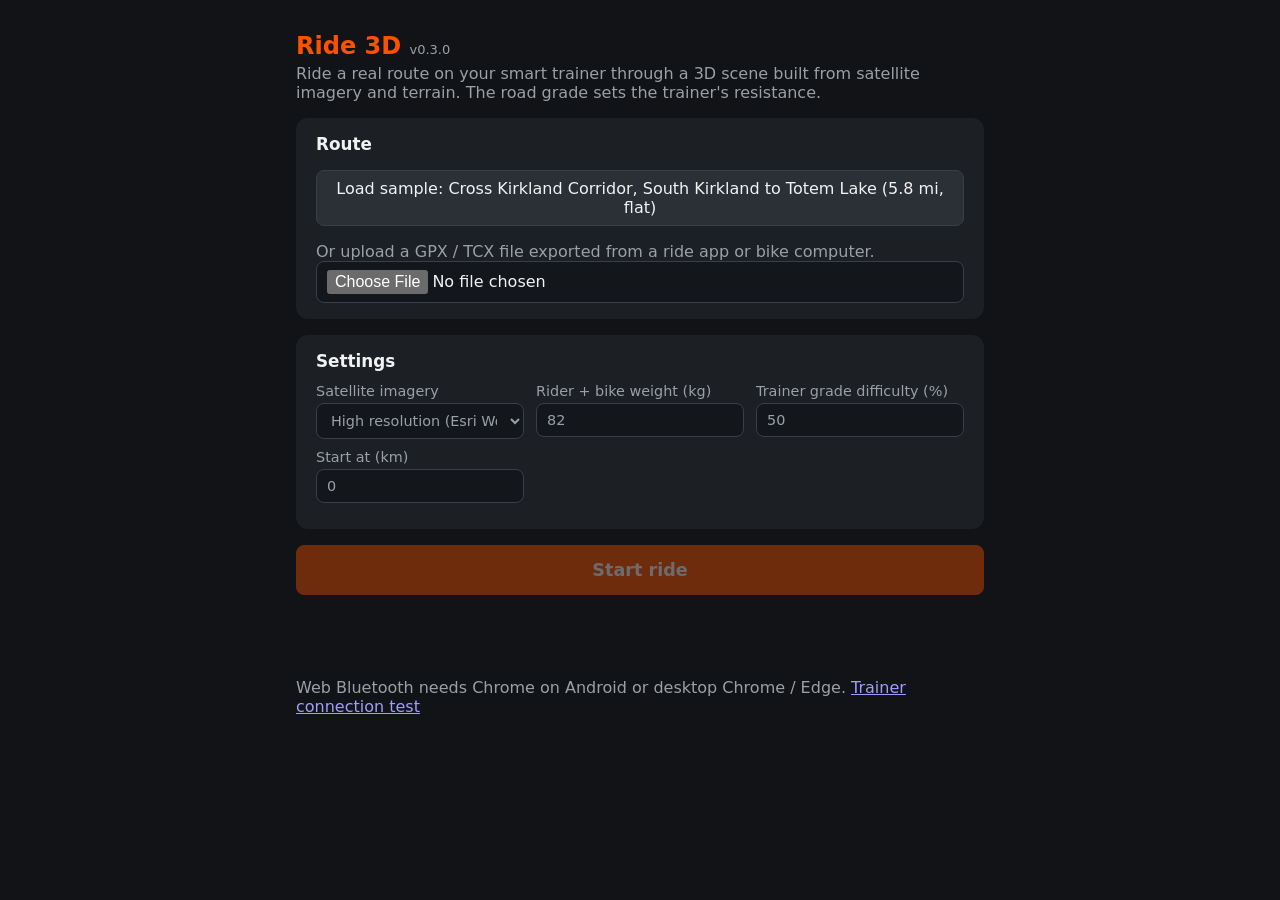
==== ride/index.html @ e75b5f8b "Ride 3D: full screen button, auto landscape full screen on phones (v0.3.0) Start ride enters full sc" ====
<!doctype html>
<html lang="en">
  <head>
    <meta charset="utf-8" />
    <meta name="viewport" content="width=device-width, initial-scale=1" />
    <title>Ride 3D</title>
    <link rel="stylesheet" href="style.css" />
  </head>
  <body>
    <section id="setup" class="screen">
      <header>
        <h1>Ride 3D <small id="ver"></small></h1>
        <p>Ride a real route on your smart trainer through a 3D scene built from satellite imagery and terrain. The road grade sets the trainer's resistance.</p>
      </header>

      <div class="card">
        <h2>Route</h2>
        <p><button type="button" id="load-sample">Load sample: Cross Kirkland Corridor, South Kirkland to Totem Lake (5.8 mi, flat)</button></p>
        <p class="hint">Or upload a GPX / TCX file exported from a ride app or bike computer.</p>
        <input type="file" id="file-input" accept=".gpx,.tcx,application/gpx+xml" />
      </div>

      <div class="card" id="route-card" hidden>
        <h2 id="route-name"></h2>
        <p id="route-stats"></p>
        <div class="row">
          <button id="export-csv">Export points CSV</button>
          <button id="export-json">Export points JSON</button>
        </div>
      </div>

      <div class="card">
        <h2>Settings</h2>
        <div class="grid">
          <label>Satellite imagery<select id="imagery"></select></label>
          <label>Rider + bike weight (kg)<input id="mass" type="number" min="30" max="200" step="1" /></label>
          <label>Trainer grade difficulty (%)<input id="difficulty" type="number" min="0" max="100" step="5" /></label>
          <label>Start at (km)<input id="start-km" type="number" min="0" step="0.1" value="0" /></label>
        </div>
      </div>

      <button id="start" class="primary" disabled>Start ride</button>
      <p id="setup-error" class="error"></p>
      <p class="hint">Web Bluetooth needs Chrome on Android or desktop Chrome / Edge. <a href="../">Trainer connection test</a></p>
    </section>

    <section id="ride" class="screen" hidden>
      <div id="pano"></div>
      <div id="banner" hidden></div>
      <div id="attribution"></div>

      <div id="hud">
        <div><span id="hud-speed">0.0</span><small>km/h</small></div>
        <div><span id="hud-power">--</span><small>W</small></div>
        <div><span id="hud-cadence">--</span><small>rpm</small></div>
        <div><span id="hud-hr">--</span><small>bpm</small></div>
        <div><span id="hud-grade">0.0</span><small>%</small></div>
        <div><span id="hud-distance">0.00</span><small id="hud-total">/ 0 km</small></div>
        <div><span id="hud-time">0:00:00</span><small>time</small></div>
      </div>

      <canvas id="profile"></canvas>
      <div id="minimap"></div>

      <div id="resist" title="Trainer resistance. Auto follows the road grade.">
        <button id="fullscreen" aria-label="Full screen" title="Full screen, landscape">
          <svg viewBox="0 0 24 24" width="20" height="20" fill="none" stroke="currentColor" stroke-width="2.2" stroke-linecap="round" stroke-linejoin="round"><path id="fs-icon" d="M4 9V4h5M15 4h5v5M20 15v5h-5M9 20H4v-5"/></svg>
        </button>
        <button id="res-up" aria-label="Resistance up 1%">+</button>
        <b id="res-val">Auto</b>
        <input id="res" type="range" min="0" max="100" step="1" value="20" aria-label="Resistance" />
        <button id="res-down" aria-label="Resistance down 1%">&minus;</button>
        <button id="res-auto" class="on">Auto</button>
      </div>

      <div id="controls">
        <select id="mode">
          <option value="power">Power based (recommended)</option>
          <option value="trainer-speed">Trainer speed</option>
          <option value="replay">Replay recorded pace</option>
          <option value="manual">Manual speed</option>
        </select>
        <label id="replay-speed-wrap">Speed ×<input id="replay-speed" type="number" min="0.25" max="20" step="0.25" value="1" /></label>
        <label id="manual-speed-wrap">km/h<input id="manual-speed" type="number" min="0" max="80" step="1" value="25" /></label>
        <button id="connect-trainer">Connect trainer</button>
        <button id="connect-hr">Connect heart rate</button>
        <button id="pause">Pause</button>
        <button id="export-tcx">Export TCX</button>
        <button id="exit">Exit</button>
      </div>
    </section>

    <script type="importmap">
      { "imports": { "three": "./vendor/three/three.module.min.js" } }
    </script>
    <script type="module" src="js/app.js"></script>
  </body>
</html>
---- ride/style.css ----
:root {
  --accent: #fc5200;
  --bg: #111316;
  --card: #1c1f24;
  --text: #f2f2f2;
  --muted: #9aa0a6;
  --overlay: rgba(10, 12, 15, 0.72);
  color-scheme: dark;
  font-family: system-ui, -apple-system, 'PingFang SC', 'Microsoft YaHei', sans-serif;
}

* {
  box-sizing: border-box;
}

body {
  margin: 0;
  background: var(--bg);
  color: var(--text);
}

[hidden] {
  display: none !important;
}

button,
.btn,
select,
input {
  font: inherit;
  color: inherit;
}

button,
.btn {
  background: #2b2f36;
  border: 1px solid #3a3f47;
  border-radius: 8px;
  padding: 8px 14px;
  cursor: pointer;
  text-decoration: none;
  display: inline-block;
}

button:hover,
.btn:hover {
  border-color: var(--accent);
}

button:disabled {
  opacity: 0.4;
  cursor: not-allowed;
}

button.primary,
.btn {
  background: var(--accent);
  border-color: var(--accent);
  font-weight: 600;
}

button.link {
  background: none;
  border: none;
  padding: 0;
  color: var(--accent);
}

input,
select {
  background: #13161a;
  border: 1px solid #3a3f47;
  border-radius: 8px;
  padding: 8px 10px;
  width: 100%;
}

/* ---------- setup ---------- */

#setup {
  max-width: 720px;
  margin: 0 auto;
  padding: 32px 16px 64px;
  display: flex;
  flex-direction: column;
  gap: 16px;
}

#setup h1 {
  margin: 0 0 4px;
  color: var(--accent);
}

#setup h1 small {
  font-size: 13px;
  font-weight: 400;
  color: var(--muted);
}

#setup header p,
.hint {
  color: var(--muted);
  margin: 0;
}

.card {
  background: var(--card);
  border-radius: 12px;
  padding: 16px 20px;
}

.card h2 {
  margin: 0 0 12px;
  font-size: 1.05rem;
}

.card select {
  margin-top: 0;
}

.card label {
  display: flex;
  flex-direction: column;
  gap: 4px;
  color: var(--muted);
  font-size: 0.9rem;
  margin-bottom: 10px;
}

.row {
  display: flex;
  gap: 8px;
  flex-wrap: wrap;
}

.row input {
  flex: 1;
  min-width: 200px;
}

.grid {
  display: grid;
  grid-template-columns: repeat(auto-fit, minmax(180px, 1fr));
  gap: 0 12px;
}

.error {
  color: #ff6b6b;
  min-height: 1.2em;
}

#start {
  padding: 14px;
  font-size: 1.1rem;
}

/* ---------- ride ---------- */

#ride {
  position: fixed;
  inset: 0;
  overflow: hidden;
}

#pano {
  position: absolute;
  inset: 0;
}

#banner {
  position: absolute;
  top: 16px;
  left: 50%;
  transform: translateX(-50%);
  background: var(--overlay);
  padding: 8px 16px;
  border-radius: 8px;
}

#attribution {
  position: absolute;
  top: 4px;
  right: 8px;
  max-width: 50%;
  font-size: 11px;
  color: rgba(255, 255, 255, 0.85);
  text-shadow: 0 0 3px #000;
  text-align: right;
}

#hud {
  position: absolute;
  top: 16px;
  left: 16px;
  display: flex;
  flex-wrap: wrap;
  gap: 8px;
  max-width: calc(100% - 32px);
}

#hud > div {
  background: var(--overlay);
  border-radius: 10px;
  padding: 6px 12px;
  min-width: 84px;
}

#hud span {
  font-size: 1.8rem;
  font-weight: 700;
  font-variant-numeric: tabular-nums;
}

#hud small {
  margin-left: 4px;
  color: var(--muted);
}

#profile {
  position: absolute;
  left: 16px;
  bottom: calc(var(--controls-h, 40px) + 32px);
  height: 64px;
  width: calc(100% - 312px);
  background: var(--overlay);
  border-radius: 10px;
}

#minimap {
  position: absolute;
  right: 16px;
  bottom: calc(var(--controls-h, 40px) + 32px);
  width: 264px;
  height: 200px;
  border-radius: 10px;
  overflow: hidden;
  border: 2px solid rgba(255, 255, 255, 0.4);
}

#controls {
  position: absolute;
  left: 16px;
  right: 16px;
  bottom: 16px;
  display: flex;
  gap: 8px;
  flex-wrap: wrap;
  align-items: center;
}

#controls select {
  width: auto;
}

#controls label {
  display: flex;
  align-items: center;
  gap: 6px;
  background: var(--overlay);
  border-radius: 8px;
  padding: 2px 8px;
}

#controls label input {
  width: 72px;
  padding: 6px;
}

#resist {
  position: absolute;
  right: 16px;
  top: calc(var(--hud-h, 60px) + 28px);
  bottom: calc(var(--controls-h, 40px) + var(--minimap-h, 200px) + 44px);
  width: 56px;
  display: flex;
  flex-direction: column;
  align-items: center;
  gap: 6px;
  padding: 6px 0;
  background: var(--overlay);
  border-radius: 10px;
}

#resist button {
  width: 44px;
  padding: 6px 0;
  font-size: 1.1rem;
}

#resist #fullscreen {
  display: grid;
  place-items: center;
  padding: 6px 0 4px;
  margin-bottom: 4px;
}

#resist #res-auto {
  font-size: 0.75rem;
}

#resist #res-auto.on {
  border-color: var(--accent);
  color: var(--accent);
}

#res-val {
  font-size: 0.85rem;
  font-variant-numeric: tabular-nums;
}

/* Vertical slider: low resistance at the bottom. */
#res {
  writing-mode: vertical-lr;
  direction: rtl;
  flex: 1 1 auto;
  min-height: 40px;
  width: 32px;
  margin: 0;
  padding: 0;
  accent-color: var(--accent);
}

#resist :disabled {
  opacity: 0.4;
}

#controls button.connected {
  border-color: #2ecc71;
  color: #2ecc71;
}

@media (max-width: 720px) {
  #hud {
    top: 8px;
    left: 8px;
    max-width: calc(100% - 16px);
    display: grid;
    grid-template-columns: repeat(4, 1fr);
    gap: 4px;
  }
  #hud > div {
    min-width: 0;
    padding: 4px 6px;
    white-space: nowrap;
  }
  #hud span {
    font-size: 1.15rem;
  }
  #hud small {
    font-size: 0.7rem;
    margin-left: 2px;
  }
  #hud > div:last-child small {
    display: none; /* "time" is clear from the h:mm:ss format */
  }
  #hud > div:nth-child(6) {
    grid-column: span 2;
  }
  #attribution {
    top: auto;
    bottom: 2px;
    left: 8px;
    right: 8px;
    max-width: none;
    font-size: 9px;
    text-align: left;
  }
  #controls {
    left: 8px;
    right: 8px;
    bottom: 26px;
    gap: 6px;
  }
  #controls select {
    flex: 1 1 100%;
  }
  #controls button {
    padding: 8px 10px;
  }
  #minimap {
    right: 8px;
    bottom: calc(var(--controls-h, 40px) + 34px);
    width: 120px;
    height: 96px;
  }
  #profile {
    left: 8px;
    bottom: calc(var(--controls-h, 40px) + 34px);
    height: 48px;
    width: calc(100% - 144px);
  }
  #resist {
    right: 8px;
    width: 52px;
    top: calc(var(--hud-h, 60px) + 16px);
    bottom: calc(var(--controls-h, 40px) + var(--minimap-h, 96px) + 42px);
  }
}

/* Phone in landscape: one HUD row, one scrolling row of controls, bar on the right edge. */
@media (orientation: landscape) and (max-height: 520px) {
  #hud {
    top: 6px;
    left: 8px;
    max-width: calc(100% - 80px);
    display: flex;
    flex-wrap: nowrap;
    gap: 4px;
  }
  #hud > div {
    min-width: 0;
    padding: 2px 8px;
    white-space: nowrap;
  }
  #hud span {
    font-size: 1.1rem;
  }
  #hud small {
    font-size: 0.7rem;
    margin-left: 2px;
  }
  #hud > div:last-child small {
    display: none;
  }
  #attribution {
    top: auto;
    bottom: 2px;
    left: 8px;
    right: 80px;
    max-width: none;
    font-size: 9px;
    text-align: left;
  }
  #controls {
    left: 8px;
    right: 80px;
    bottom: 18px;
    flex-wrap: nowrap;
    overflow-x: auto;
    gap: 6px;
  }
  #controls > * {
    flex: 0 0 auto;
  }
  #controls button,
  #controls select {
    padding: 6px 10px;
  }
  #controls select {
    max-width: 150px;
  }
  #profile {
    left: 8px;
    bottom: calc(var(--controls-h, 36px) + 24px);
    height: 40px;
    width: calc(100% - 224px);
  }
  #minimap {
    right: 80px;
    bottom: calc(var(--controls-h, 36px) + 24px);
    width: 128px;
    height: 80px;
  }
  #resist {
    right: 8px;
    width: 60px;
    top: 6px;
    bottom: 18px;
  }
}
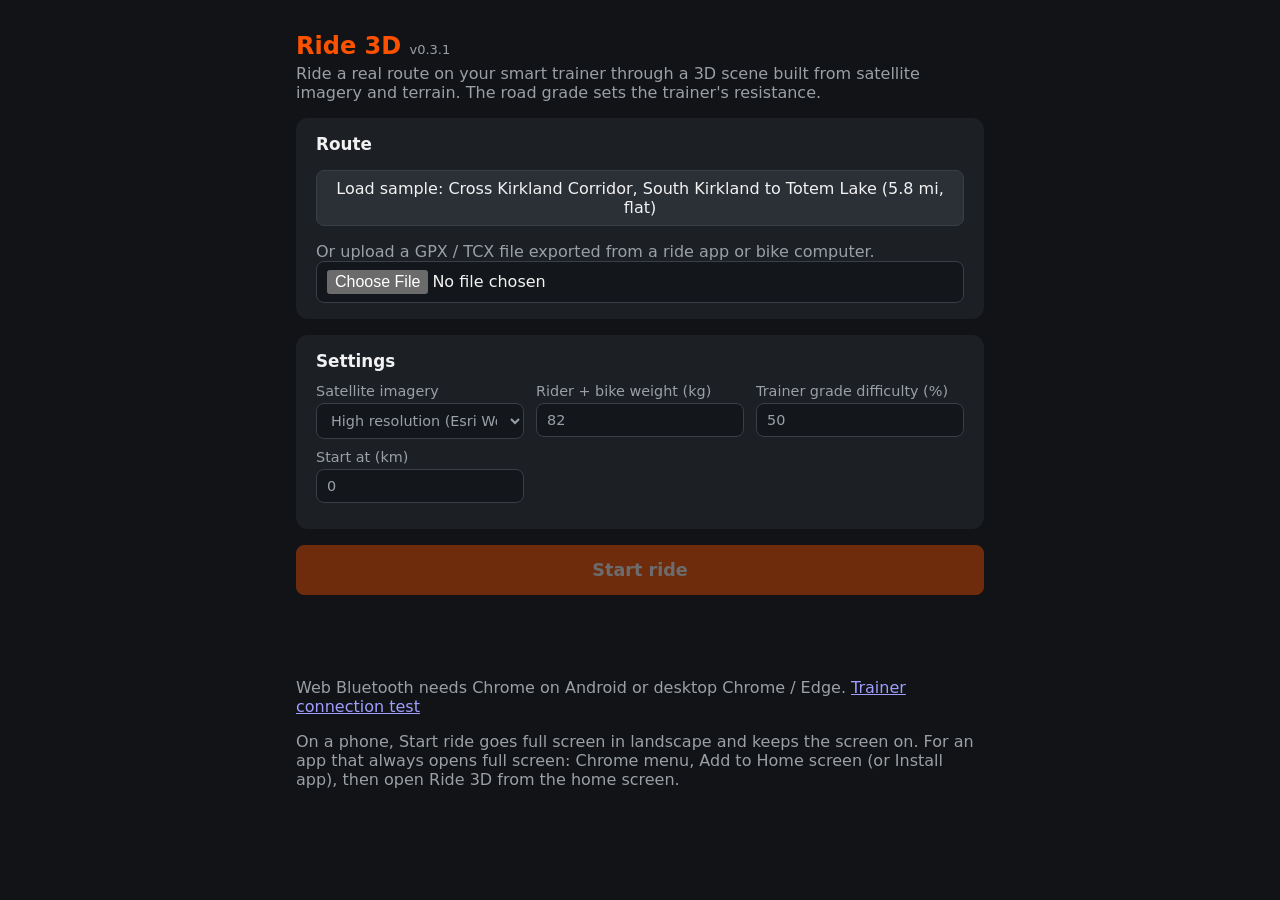
==== commit d6a6549d: "Ride 3D: visible full screen errors, keep screen on, installable (v0.3.1) Full screen failures were " ====
--- a/ride/index.html
+++ b/ride/index.html
@@ -5,6 +5,9 @@
     <meta name="viewport" content="width=device-width, initial-scale=1" />
     <title>Ride 3D</title>
     <link rel="stylesheet" href="style.css" />
+    <link rel="manifest" href="manifest.webmanifest" />
+    <link rel="icon" href="icon-192.png" />
+    <meta name="theme-color" content="#111316" />
   </head>
   <body>
     <section id="setup" class="screen">
@@ -42,6 +45,7 @@
       <button id="start" class="primary" disabled>Start ride</button>
       <p id="setup-error" class="error"></p>
       <p class="hint">Web Bluetooth needs Chrome on Android or desktop Chrome / Edge. <a href="../">Trainer connection test</a></p>
+      <p class="hint">On a phone, Start ride goes full screen in landscape and keeps the screen on. For an app that always opens full screen: Chrome menu, Add to Home screen (or Install app), then open Ride 3D from the home screen.</p>
     </section>
 
     <section id="ride" class="screen" hidden>
--- a/ride/style.css
+++ b/ride/style.css
@@ -169,9 +169,12 @@
 
 #banner {
   position: absolute;
-  top: 16px;
+  z-index: 20; /* above the HUD, so messages are never hidden behind it */
+  top: calc(var(--hud-h, 60px) + 28px);
   left: 50%;
   transform: translateX(-50%);
+  max-width: min(520px, calc(100% - 96px));
+  text-align: center;
   background: var(--overlay);
   padding: 8px 16px;
   border-radius: 8px;
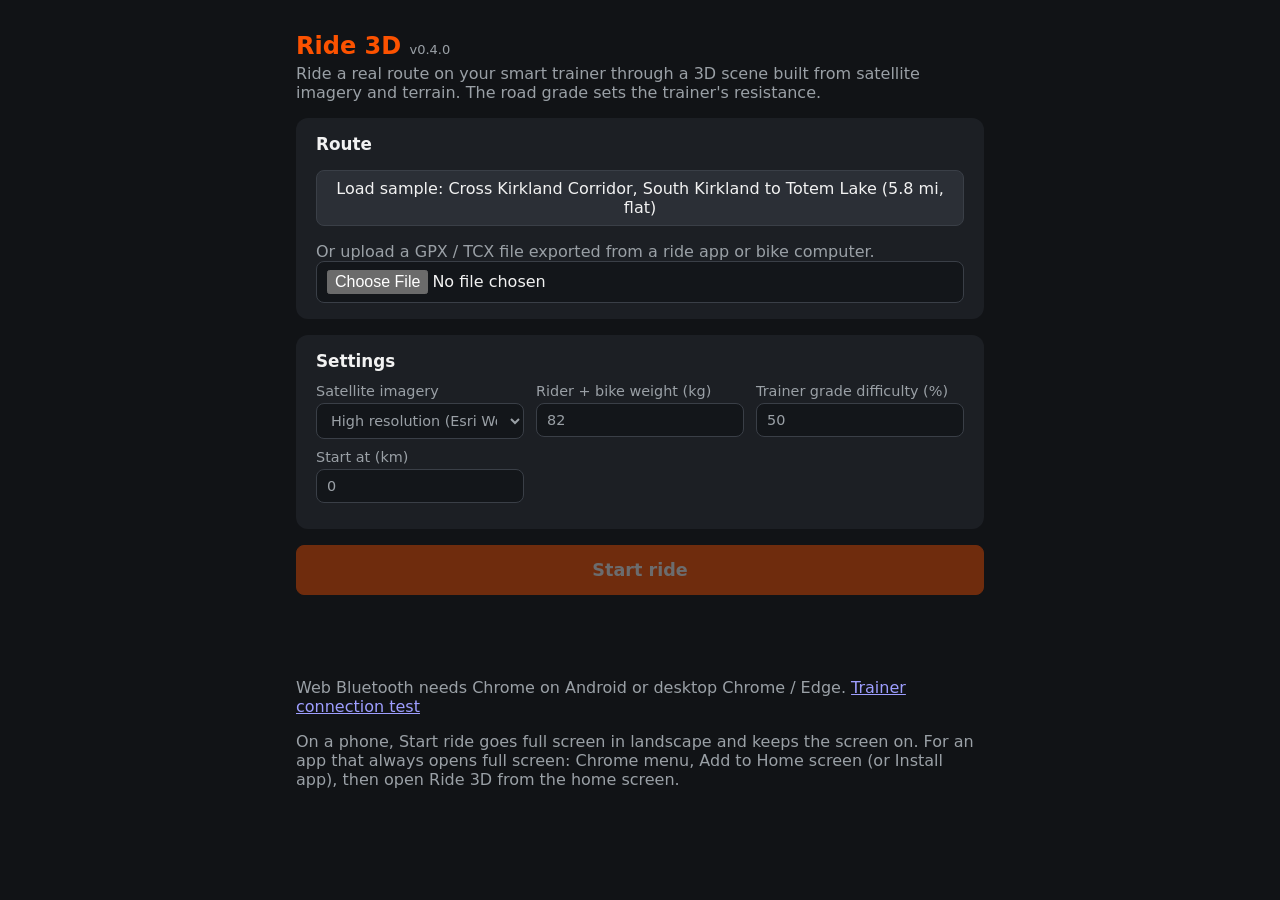
==== commit 1ceb6d81: "Ride 3D: reverse direction, U-turn, drag the profile to move (v0.4.0) A Reverse checkbox rides the r" ====
--- a/ride/index.html
+++ b/ride/index.html
@@ -26,6 +26,7 @@
       <div class="card" id="route-card" hidden>
         <h2 id="route-name"></h2>
         <p id="route-stats"></p>
+        <label class="check"><input type="checkbox" id="reverse" /> Ride in reverse</label>
         <div class="row">
           <button id="export-csv">Export points CSV</button>
           <button id="export-json">Export points JSON</button>
@@ -70,6 +71,9 @@
         <button id="fullscreen" aria-label="Full screen" title="Full screen, landscape">
           <svg viewBox="0 0 24 24" width="20" height="20" fill="none" stroke="currentColor" stroke-width="2.2" stroke-linecap="round" stroke-linejoin="round"><path id="fs-icon" d="M4 9V4h5M15 4h5v5M20 15v5h-5M9 20H4v-5"/></svg>
         </button>
+        <button id="turn" aria-label="Turn around" title="Turn around and ride back">
+          <svg viewBox="0 0 24 24" width="20" height="20" fill="none" stroke="currentColor" stroke-width="2.2" stroke-linecap="round" stroke-linejoin="round"><path d="M7 20V9a5 5 0 0 1 10 0v11"/><path d="M13 16l4 4 4-4"/></svg>
+        </button>
         <button id="res-up" aria-label="Resistance up 1%">+</button>
         <b id="res-val">Auto</b>
         <input id="res" type="range" min="0" max="100" step="1" value="20" aria-label="Resistance" />
--- a/ride/style.css
+++ b/ride/style.css
@@ -229,6 +229,11 @@
   border-radius: 10px;
 }
 
+#profile {
+  cursor: ew-resize;
+  touch-action: none; /* dragging moves the rider, not the page */
+}
+
 #minimap {
   position: absolute;
   right: 16px;
@@ -290,10 +295,14 @@
   font-size: 1.1rem;
 }
 
-#resist #fullscreen {
+#resist #fullscreen,
+#resist #turn {
   display: grid;
   place-items: center;
   padding: 6px 0 4px;
+}
+
+#resist #turn {
   margin-bottom: 4px;
 }
 
@@ -327,6 +336,17 @@
   opacity: 0.4;
 }
 
+label.check {
+  display: flex;
+  align-items: center;
+  gap: 8px;
+  margin-top: 8px;
+}
+
+label.check input {
+  width: auto;
+}
+
 #controls button.connected {
   border-color: #2ecc71;
   color: #2ecc71;
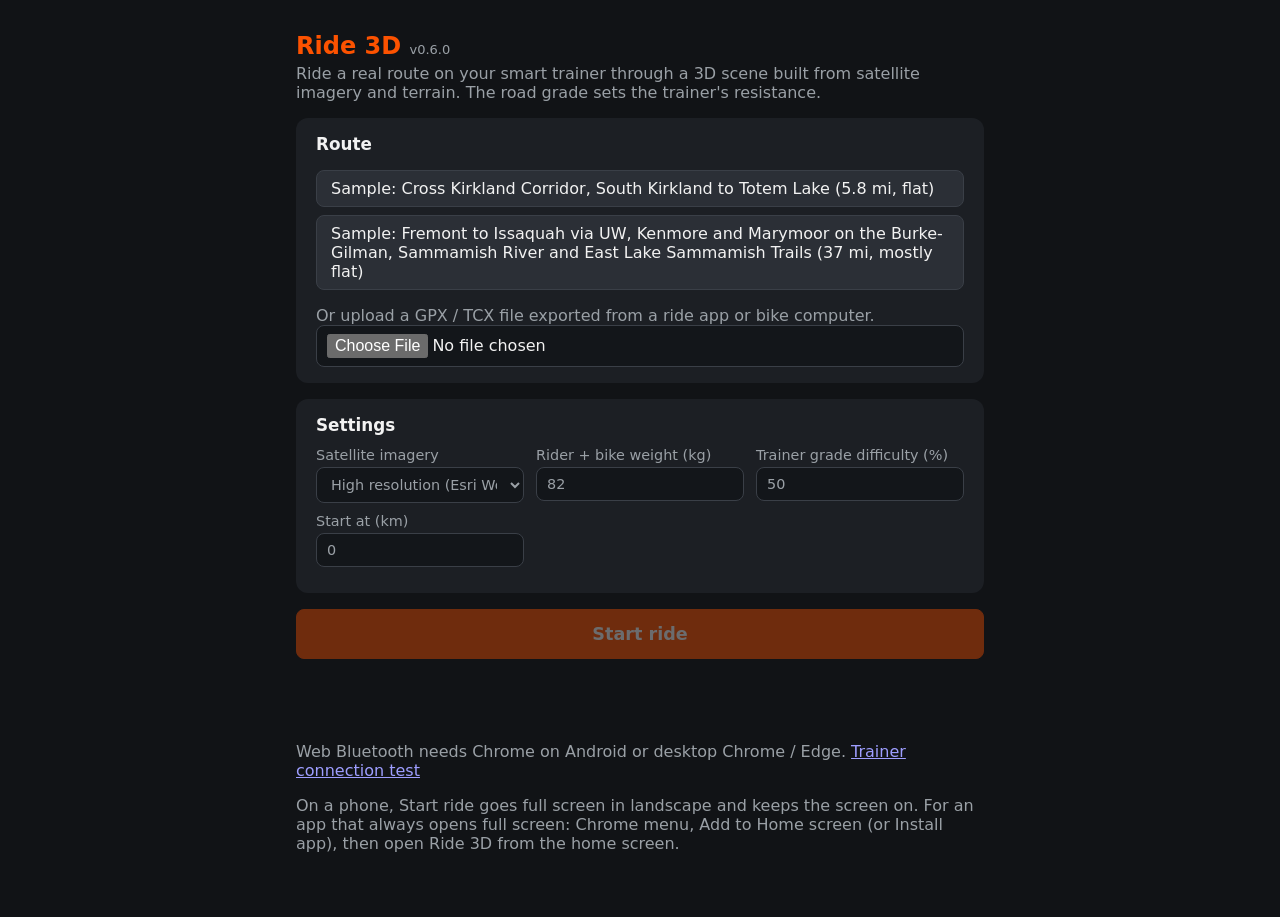
==== commit de2e91b2: "Ride 3D: add Fremont to Issaquah sample route (v0.6.0) Burke-Gilman, Sammamish River and East Lake S" ====
--- a/ride/index.html
+++ b/ride/index.html
@@ -18,7 +18,10 @@
 
       <div class="card">
         <h2>Route</h2>
-        <p><button type="button" id="load-sample">Load sample: Cross Kirkland Corridor, South Kirkland to Totem Lake (5.8 mi, flat)</button></p>
+        <p class="samples">
+          <button type="button" class="sample" data-src="../samples/cross-kirkland-corridor.gpx">Sample: Cross Kirkland Corridor, South Kirkland to Totem Lake (5.8 mi, flat)</button>
+          <button type="button" class="sample" data-src="../samples/fremont-issaquah-trails.gpx">Sample: Fremont to Issaquah via UW, Kenmore and Marymoor on the Burke-Gilman, Sammamish River and East Lake Sammamish Trails (37 mi, mostly flat)</button>
+        </p>
         <p class="hint">Or upload a GPX / TCX file exported from a ride app or bike computer.</p>
         <input type="file" id="file-input" accept=".gpx,.tcx,application/gpx+xml" />
       </div>
--- a/ride/style.css
+++ b/ride/style.css
@@ -165,6 +165,7 @@
 #pano {
   position: absolute;
   inset: 0;
+  touch-action: none; /* drag to look around, pinch to zoom */
 }
 
 #banner {
@@ -336,7 +337,8 @@
   opacity: 0.4;
 }
 
-label.check {
+.card label.check {
+  flex-direction: row;
   display: flex;
   align-items: center;
   gap: 8px;
@@ -404,12 +406,12 @@
     right: 8px;
     bottom: calc(var(--controls-h, 40px) + 34px);
     width: 120px;
-    height: 96px;
+    height: 112px;
   }
   #profile {
     left: 8px;
     bottom: calc(var(--controls-h, 40px) + 34px);
-    height: 48px;
+    height: 64px;
     width: calc(100% - 144px);
   }
   #resist {
@@ -475,14 +477,14 @@
   #profile {
     left: 8px;
     bottom: calc(var(--controls-h, 36px) + 24px);
-    height: 40px;
+    height: 56px;
     width: calc(100% - 224px);
   }
   #minimap {
     right: 80px;
     bottom: calc(var(--controls-h, 36px) + 24px);
     width: 128px;
-    height: 80px;
+    height: 88px;
   }
   #resist {
     right: 8px;
@@ -491,3 +493,13 @@
     bottom: 18px;
   }
 }
+
+.samples {
+  display: flex;
+  flex-direction: column;
+  gap: 8px;
+}
+
+.samples button {
+  text-align: left;
+}
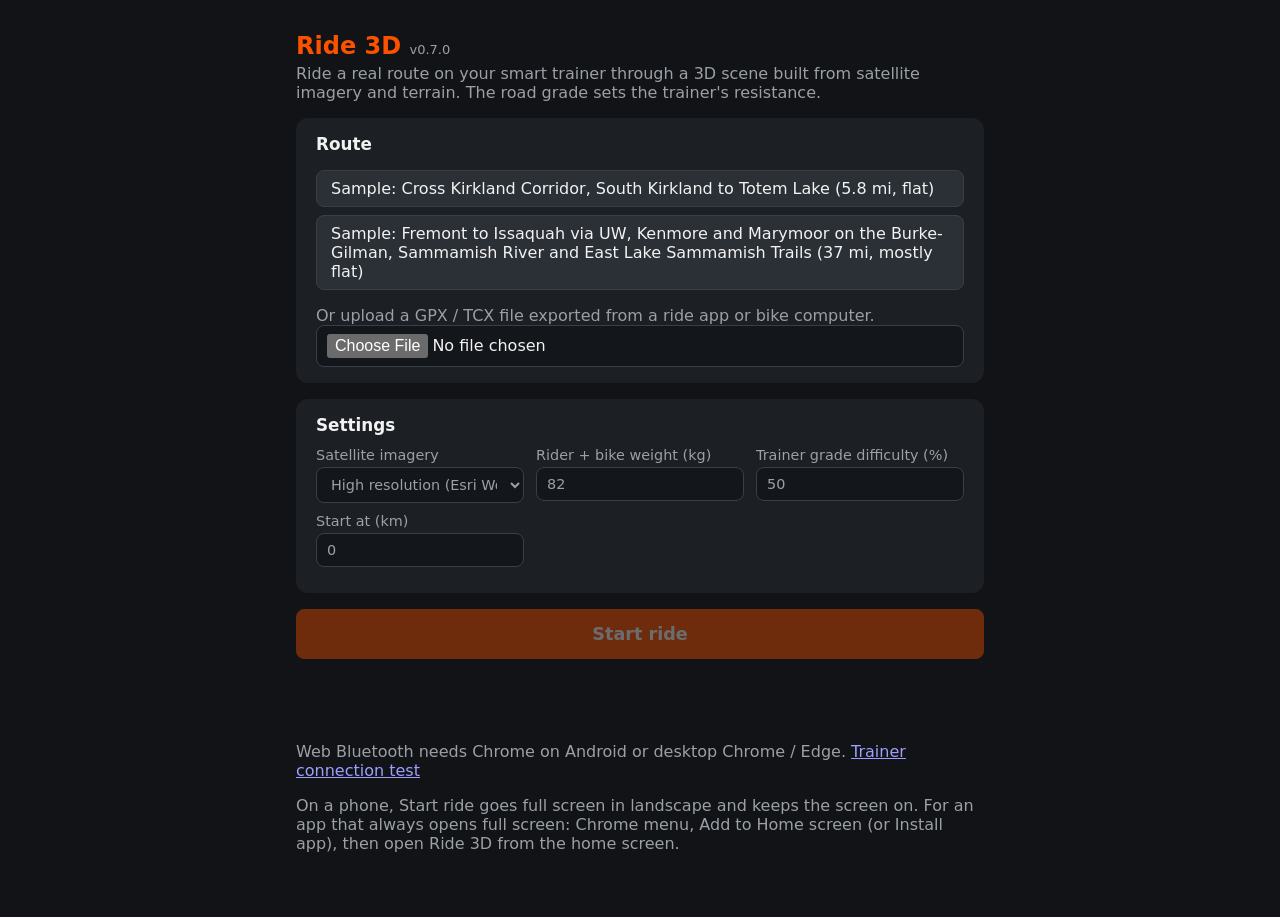
==== commit e24bd57a: "Ride 3D: OpenStreetMap buildings and landmarks along the route (v0.7.0) Extruded building footprints" ====
--- a/ride/index.html
+++ b/ride/index.html
@@ -19,8 +19,8 @@
       <div class="card">
         <h2>Route</h2>
         <p class="samples">
-          <button type="button" class="sample" data-src="../samples/cross-kirkland-corridor.gpx">Sample: Cross Kirkland Corridor, South Kirkland to Totem Lake (5.8 mi, flat)</button>
-          <button type="button" class="sample" data-src="../samples/fremont-issaquah-trails.gpx">Sample: Fremont to Issaquah via UW, Kenmore and Marymoor on the Burke-Gilman, Sammamish River and East Lake Sammamish Trails (37 mi, mostly flat)</button>
+          <button type="button" class="sample" data-src="../samples/cross-kirkland-corridor.gpx" data-features="../samples/cross-kirkland-corridor.osm.json">Sample: Cross Kirkland Corridor, South Kirkland to Totem Lake (5.8 mi, flat)</button>
+          <button type="button" class="sample" data-src="../samples/fremont-issaquah-trails.gpx" data-features="../samples/fremont-issaquah-trails.osm.json">Sample: Fremont to Issaquah via UW, Kenmore and Marymoor on the Burke-Gilman, Sammamish River and East Lake Sammamish Trails (37 mi, mostly flat)</button>
         </p>
         <p class="hint">Or upload a GPX / TCX file exported from a ride app or bike computer.</p>
         <input type="file" id="file-input" accept=".gpx,.tcx,application/gpx+xml" />
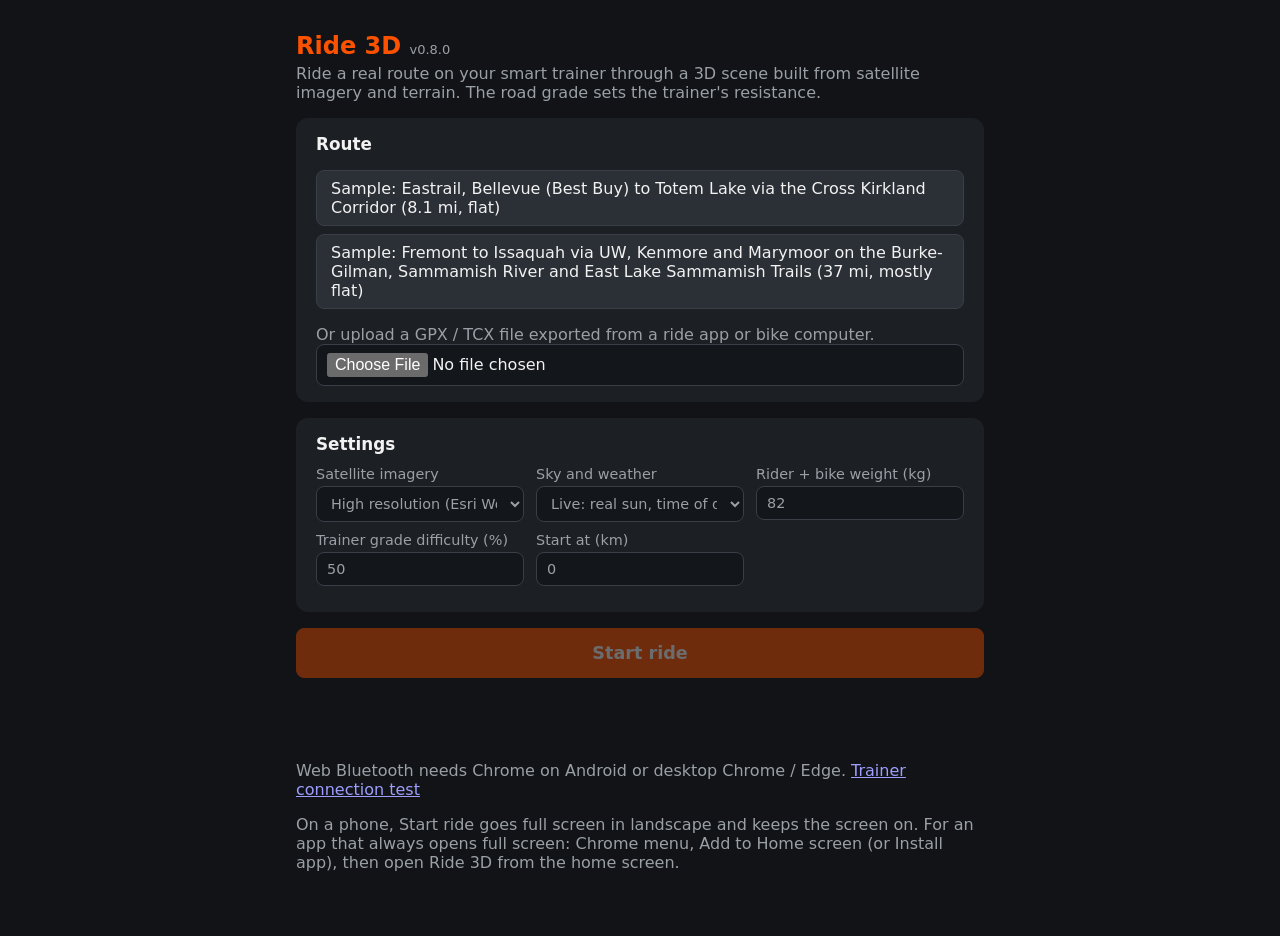
==== commit d5830743: "Ride 3D: live sky and weather, distant skyline, bridges and tunnels, Eastrail route (v0.8.0) - Sun a" ====
--- a/ride/index.html
+++ b/ride/index.html
@@ -19,7 +19,7 @@
       <div class="card">
         <h2>Route</h2>
         <p class="samples">
-          <button type="button" class="sample" data-src="../samples/cross-kirkland-corridor.gpx" data-features="../samples/cross-kirkland-corridor.osm.json">Sample: Cross Kirkland Corridor, South Kirkland to Totem Lake (5.8 mi, flat)</button>
+          <button type="button" class="sample" data-src="../samples/eastrail-bellevue-totem-lake.gpx" data-features="../samples/eastrail-bellevue-totem-lake.osm.json">Sample: Eastrail, Bellevue (Best Buy) to Totem Lake via the Cross Kirkland Corridor (8.1 mi, flat)</button>
           <button type="button" class="sample" data-src="../samples/fremont-issaquah-trails.gpx" data-features="../samples/fremont-issaquah-trails.osm.json">Sample: Fremont to Issaquah via UW, Kenmore and Marymoor on the Burke-Gilman, Sammamish River and East Lake Sammamish Trails (37 mi, mostly flat)</button>
         </p>
         <p class="hint">Or upload a GPX / TCX file exported from a ride app or bike computer.</p>
@@ -40,6 +40,7 @@
         <h2>Settings</h2>
         <div class="grid">
           <label>Satellite imagery<select id="imagery"></select></label>
+          <label>Sky and weather<select id="sky"><option value="live">Live: real sun, time of day and local weather</option><option value="fixed">Always a clear afternoon</option></select></label>
           <label>Rider + bike weight (kg)<input id="mass" type="number" min="30" max="200" step="1" /></label>
           <label>Trainer grade difficulty (%)<input id="difficulty" type="number" min="0" max="100" step="5" /></label>
           <label>Start at (km)<input id="start-km" type="number" min="0" step="0.1" value="0" /></label>
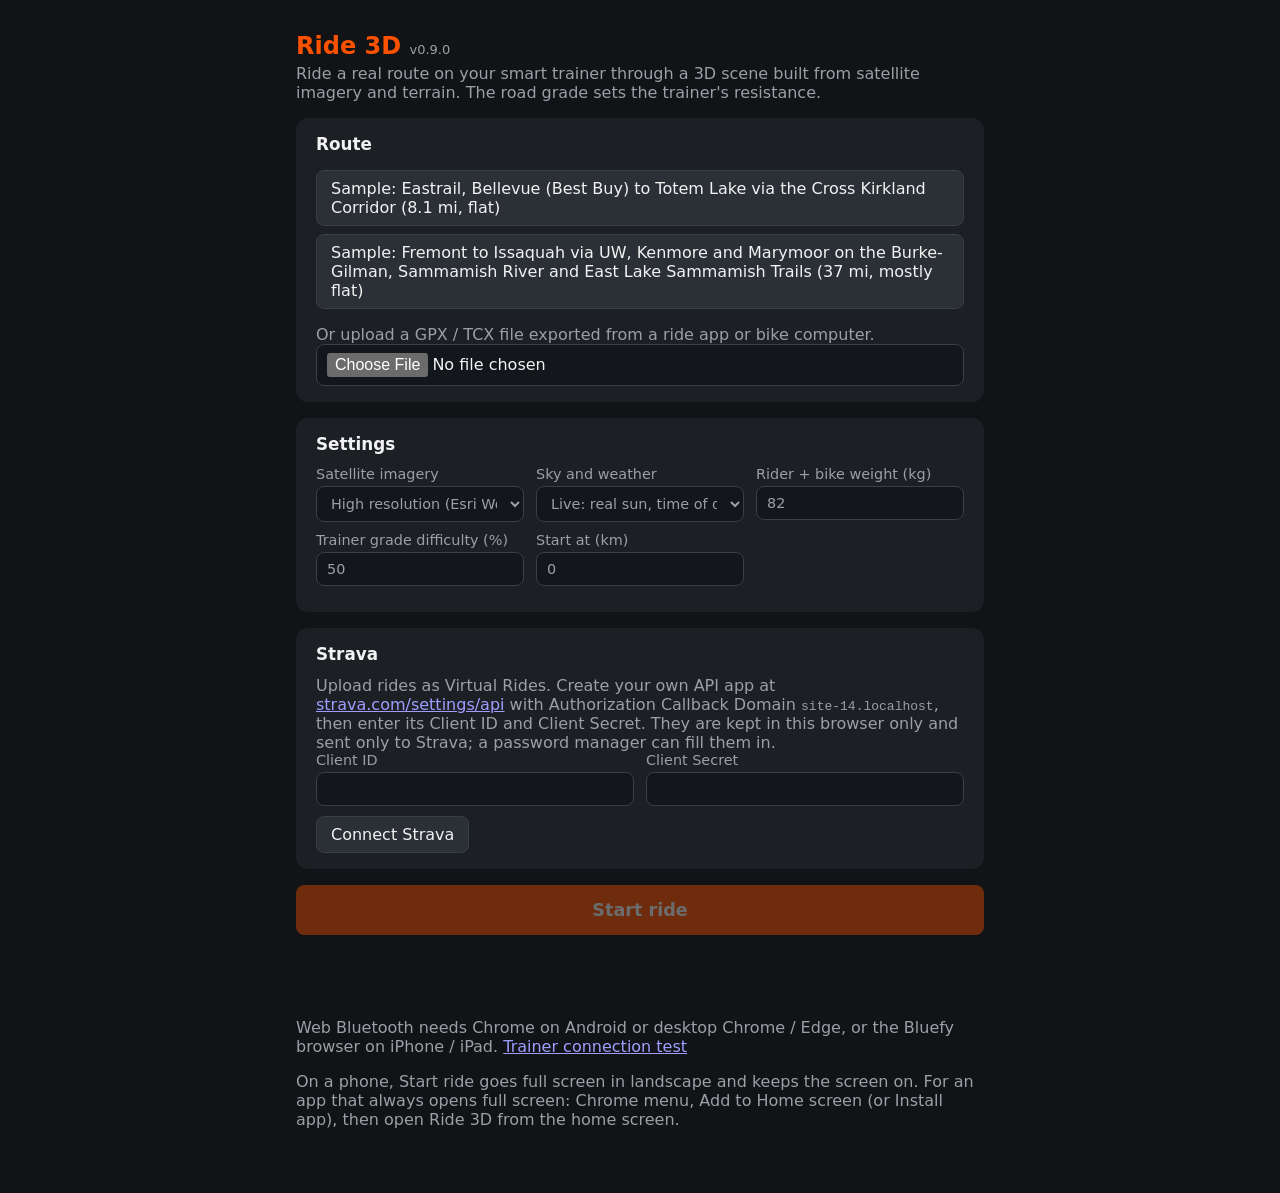
==== commit 1a2e7483: "Upload rides to Strava as Virtual Rides, with the rider's own API app (v0.9.0) Co-Authored-By: Claud" ====
--- a/ride/index.html
+++ b/ride/index.html
@@ -47,9 +47,25 @@
         </div>
       </div>
 
+      <div class="card">
+        <h2>Strava</h2>
+        <p class="hint">Upload rides as Virtual Rides. Create your own API app at <a href="https://www.strava.com/settings/api" target="_blank" rel="noopener">strava.com/settings/api</a> with Authorization Callback Domain <code id="strava-domain"></code>, then enter its Client ID and Client Secret. They are kept in this browser only and sent only to Strava; a password manager can fill them in.</p>
+        <form id="strava-form">
+          <div class="grid">
+            <label>Client ID<input id="strava-id" name="username" autocomplete="username" inputmode="numeric" autocapitalize="off" spellcheck="false" /></label>
+            <label>Client Secret<input id="strava-secret" name="password" type="password" autocomplete="current-password" autocapitalize="off" spellcheck="false" /></label>
+          </div>
+          <div class="row">
+            <button type="submit" id="strava-connect">Connect Strava</button>
+            <button type="button" id="strava-disconnect" hidden>Disconnect</button>
+          </div>
+        </form>
+        <p id="strava-status" class="hint" aria-live="polite"></p>
+      </div>
+
       <button id="start" class="primary" disabled>Start ride</button>
       <p id="setup-error" class="error"></p>
-      <p class="hint">Web Bluetooth needs Chrome on Android or desktop Chrome / Edge. <a href="../">Trainer connection test</a></p>
+      <p class="hint">Web Bluetooth needs Chrome on Android or desktop Chrome / Edge, or the Bluefy browser on iPhone / iPad. <a href="../">Trainer connection test</a></p>
       <p class="hint">On a phone, Start ride goes full screen in landscape and keeps the screen on. For an app that always opens full screen: Chrome menu, Add to Home screen (or Install app), then open Ride 3D from the home screen.</p>
     </section>
 
@@ -98,6 +114,7 @@
         <button id="connect-hr">Connect heart rate</button>
         <button id="pause">Pause</button>
         <button id="export-tcx">Export TCX</button>
+        <button id="strava-upload">Upload to Strava</button>
         <button id="exit">Exit</button>
       </div>
     </section>
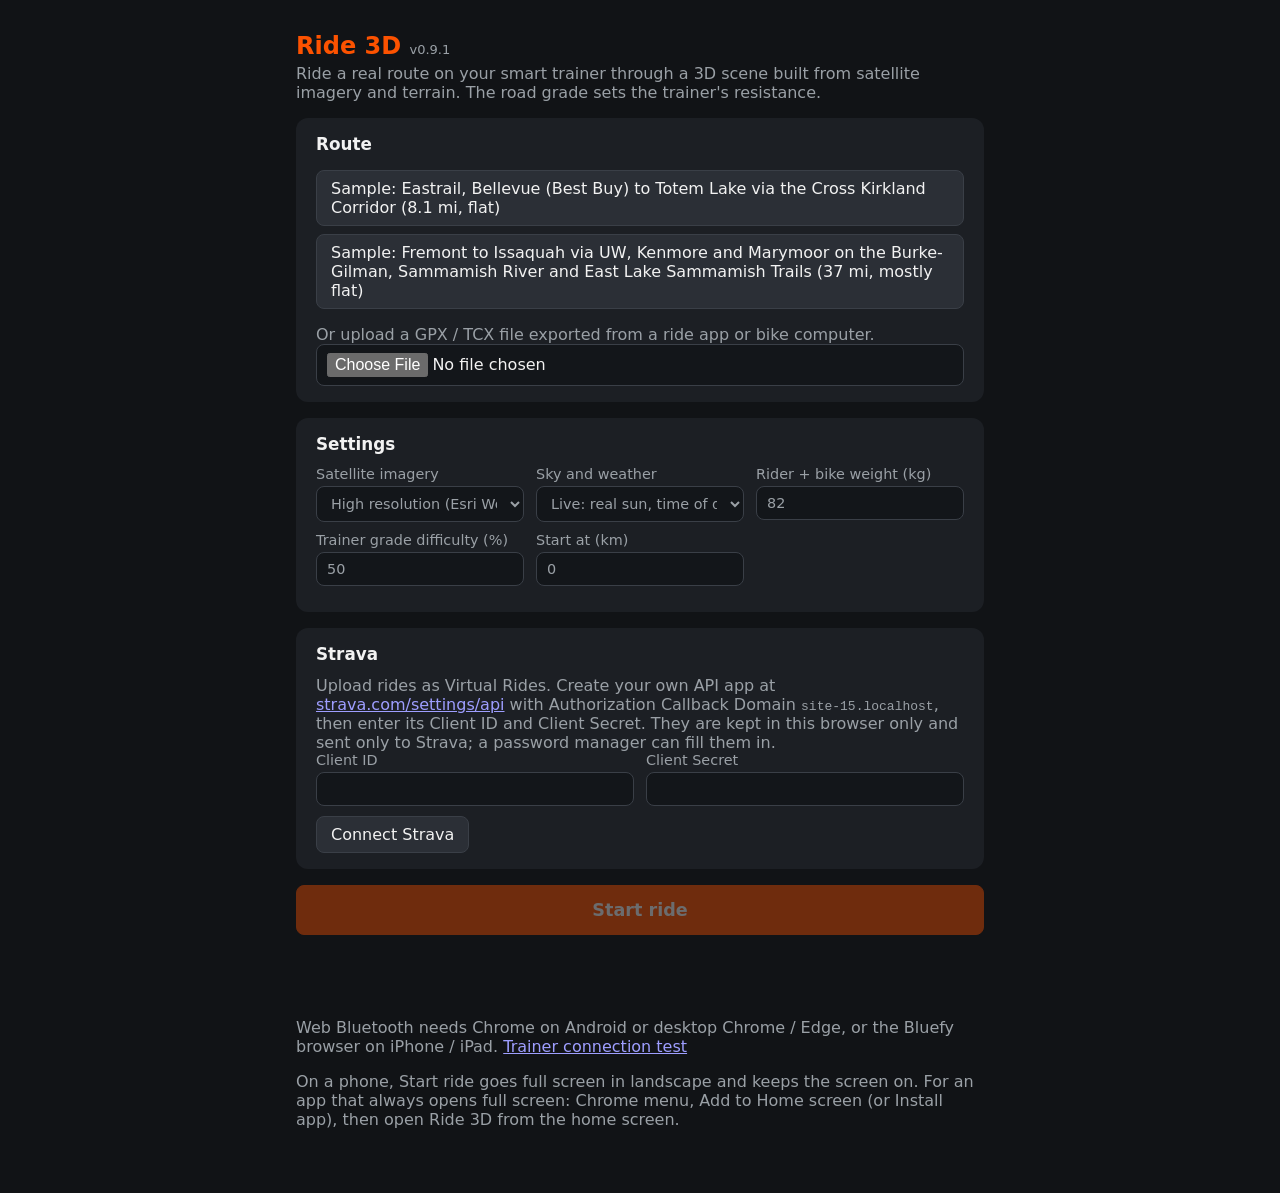
==== commit d943cd19: "Export rides as FIT marked virtual; Record from here; share sheet saves one file (v0.9.1) Co-Authore" ====
--- a/ride/index.html
+++ b/ride/index.html
@@ -113,7 +113,8 @@
         <button id="connect-trainer">Connect trainer</button>
         <button id="connect-hr">Connect heart rate</button>
         <button id="pause">Pause</button>
-        <button id="export-tcx">Export TCX</button>
+        <button id="record-here" title="Discard what is recorded so far and start a new recording at this spot">Record from here</button>
+        <button id="export-fit">Export FIT</button>
         <button id="strava-upload">Upload to Strava</button>
         <button id="exit">Exit</button>
       </div>
